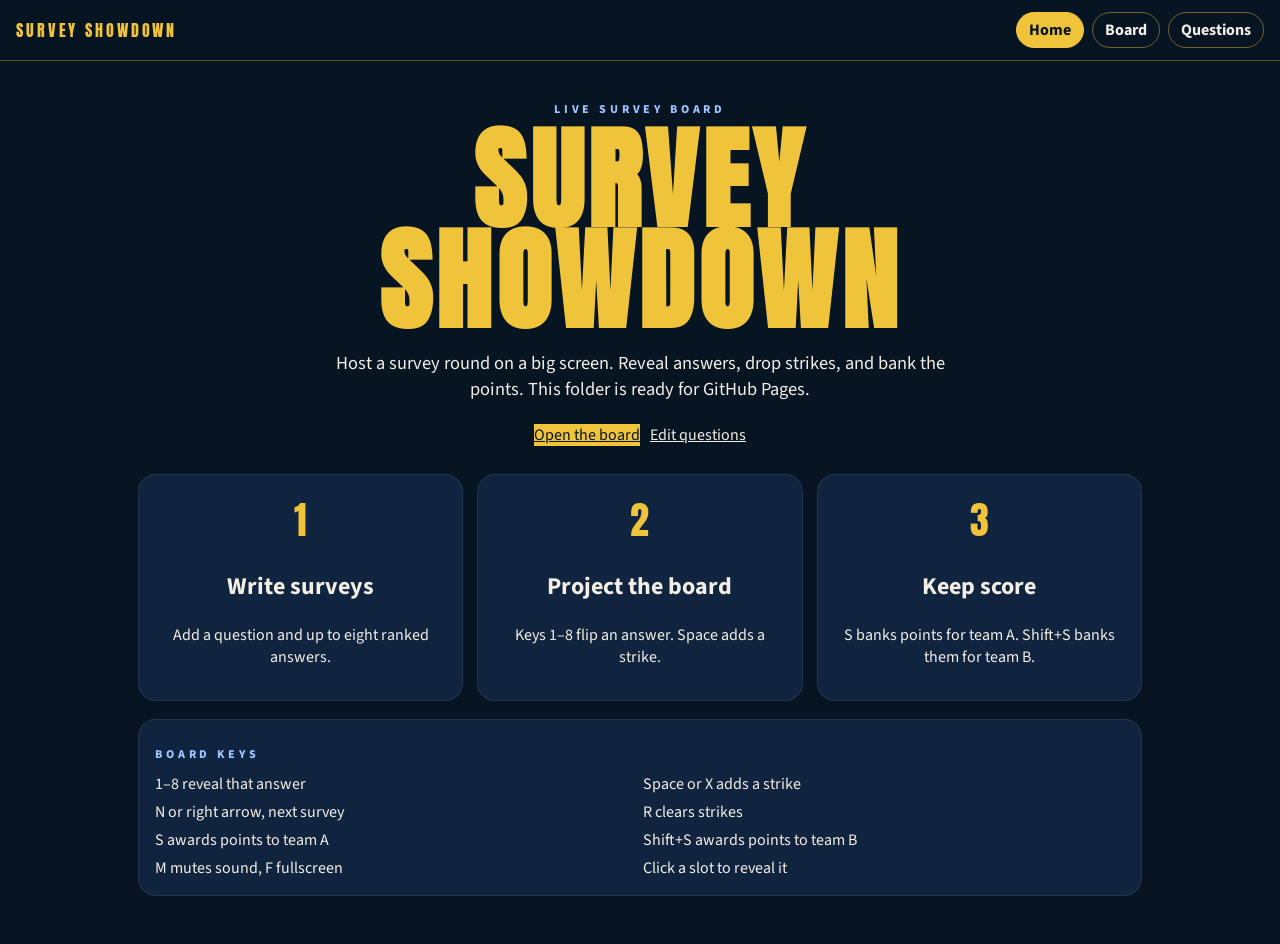
==== survey-showdown-site/index.html @ f0ee27dd "Export from Grok" ====
<!DOCTYPE html>
<html lang="en">
<head>
  <meta charset="UTF-8" />
  <meta name="viewport" content="width=device-width, initial-scale=1" />
  <title>Survey Showdown</title>
  <link rel="preconnect" href="https://fonts.googleapis.com" />
  <link href="https://fonts.googleapis.com/css2?family=Anton&family=Source+Sans+3:wght@400;700;800&display=swap" rel="stylesheet" />
  <link rel="stylesheet" href="css/site.css" />
</head>
<body data-page="home">
  <header class="nav">
    <a class="brand" href="index.html">SURVEY SHOWDOWN</a>
    <nav class="links">
      <a data-nav="home" href="index.html">Home</a>
      <a data-nav="board" href="board.html">Board</a>
      <a data-nav="admin" href="admin.html">Questions</a>
    </nav>
  </header>
  <main class="wrap center">
    <p class="kicker">LIVE SURVEY BOARD</p>
    <h1>SURVEY<br />SHOWDOWN</h1>
    <p class="lede" style="margin-inline:auto">Host a survey round on a big screen. Reveal answers, drop strikes, and bank the points. This folder is ready for GitHub Pages.</p>
    <div class="row">
      <a class="gold" href="board.html">Open the board</a>
      <a href="admin.html">Edit questions</a>
    </div>
    <section class="cards">
      <article class="card"><div class="num">1</div><h2>Write surveys</h2><p>Add a question and up to eight ranked answers.</p></article>
      <article class="card"><div class="num">2</div><h2>Project the board</h2><p>Keys 1–8 flip an answer. Space adds a strike.</p></article>
      <article class="card"><div class="num">3</div><h2>Keep score</h2><p>S banks points for team A. Shift+S banks them for team B.</p></article>
    </section>
    <section class="panel" style="margin-top:18px;text-align:left">
      <h2 class="kicker">BOARD KEYS</h2>
      <div class="keys">
        <div>1–8 reveal that answer</div>
        <div>Space or X adds a strike</div>
        <div>N or right arrow, next survey</div>
        <div>R clears strikes</div>
        <div>S awards points to team A</div>
        <div>Shift+S awards points to team B</div>
        <div>M mutes sound, F fullscreen</div>
        <div>Click a slot to reveal it</div>
      </div>
    </section>
  </main>
  <script src="js/app.js"></script>
</body>
</html>
---- survey-showdown-site/css/site.css ----
:root {
  --navy: #071422;
  --panel: #10243f;
  --gold: #f0c43a;
  --cream: #f4efe4;
  --blue: #9ec4ff;
  --red: #e23d4a;
}
* { box-sizing: border-box; }
html, body { margin: 0; min-height: 100%; background: var(--navy); color: var(--cream); font-family: "Source Sans 3", "Segoe UI", sans-serif; }
a { color: inherit; }
.nav {
  display: flex; flex-wrap: wrap; justify-content: space-between; align-items: center; gap: 12px;
  padding: 12px 16px; border-bottom: 1px solid rgba(240,196,58,.35); background: rgba(7,20,34,.92);
}
.brand { font-family: Anton, Impact, sans-serif; letter-spacing: .18em; color: var(--gold); text-decoration: none; }
.links { display: flex; gap: 8px; }
.links a, button, .file-label {
  border: 1px solid rgba(240,196,58,.45); border-radius: 999px; padding: 6px 12px;
  text-decoration: none; font-weight: 700; background: transparent; color: var(--cream); cursor: pointer;
}
.links a.active, .gold { background: var(--gold); color: var(--navy); border-color: var(--gold); }
.wrap { max-width: 1040px; margin: 0 auto; padding: 28px 18px 48px; }
h1 { font-family: Anton, Impact, sans-serif; font-size: clamp(3.2rem, 10vw, 7rem); line-height: .9; color: var(--gold); margin: 8px 0; letter-spacing: .04em; }
.lede { max-width: 640px; font-size: 1.15rem; }
.center { text-align: center; }
.kicker { letter-spacing: .32em; font-size: .75rem; font-weight: 800; color: var(--blue); }
.row { display: flex; flex-wrap: wrap; gap: 10px; justify-content: center; margin-top: 22px; }
.cards { display: grid; gap: 14px; margin-top: 28px; }
@media (min-width: 800px) { .cards { grid-template-columns: repeat(3, 1fr); } }
.card, .panel { background: var(--panel); border: 1px solid rgba(255,255,255,.08); border-radius: 18px; padding: 16px; }
.num { font-family: Anton, Impact, sans-serif; font-size: 2.4rem; color: var(--gold); }
.keys { display: grid; gap: 6px; margin-top: 10px; }
@media (min-width: 700px) { .keys { grid-template-columns: 1fr 1fr; } }
label { display: block; font-size: .85rem; font-weight: 700; margin-top: 10px; }
input, textarea {
  width: 100%; margin-top: 4px; border-radius: 10px; border: 1px solid rgba(255,255,255,.16);
  background: var(--navy); color: var(--cream); padding: 8px 10px; font: inherit;
}
.grid8 { display: grid; grid-template-columns: 1fr 5.5rem; gap: 8px; margin-top: 8px; }
.q { background: #071422; border-radius: 12px; padding: 12px; margin-top: 10px; }
.actions { display: flex; gap: 8px; margin-top: 8px; flex-wrap: wrap; }
.note { color: var(--gold); min-height: 1.2em; }
.board-page { min-height: 100vh; display: flex; flex-direction: column; }
.stage { max-width: 1100px; margin: 0 auto; width: 100%; padding: 10px; display: flex; flex-direction: column; gap: 10px; flex: 1; }
.scoreline { display: grid; grid-template-columns: 1fr auto 1fr; gap: 8px; align-items: stretch; }
.team { border: 2px solid var(--gold); border-radius: 12px; text-align: center; background: #10243f; padding: 6px; }
.team input { border: 0; text-align: center; font-weight: 800; letter-spacing: .14em; color: var(--gold); background: transparent; }
.team strong { display: block; font-size: clamp(2rem, 5vw, 3.2rem); }
.logo { font-family: Anton, Impact, sans-serif; color: var(--gold); letter-spacing: .16em; font-size: clamp(1.4rem, 3vw, 2.2rem); }
.question { border: 2px solid var(--gold); background: #12315a; border-radius: 12px; text-align: center; font-weight: 800; font-size: clamp(1.05rem, 2.4vw, 1.6rem); padding: 12px; }
.slots { display: grid; gap: 8px; }
@media (min-width: 760px) { .slots { grid-template-columns: 1fr 1fr; } }
.slot {
  min-height: 64px; display: flex; border: 2px solid #2a4a7a; background: #0d2137; border-radius: 10px;
  overflow: hidden; color: inherit; text-align: left; padding: 0; width: 100%;
}
.slot.on { border-color: var(--gold); box-shadow: 0 0 16px rgba(240,196,58,.35); }
.slot .n { width: 48px; display: flex; align-items: center; justify-content: center; background: #1a3a6e; color: var(--gold); font-size: 1.4rem; font-weight: 900; }
.slot .body { flex: 1; display: flex; align-items: center; justify-content: space-between; padding: 0 12px; font-weight: 800; text-transform: uppercase; }
.slot .body span { opacity: 0; }
.slot.on .body span { opacity: 1; }
.slot .pts { color: var(--gold); font-size: 1.3rem; }
.slot.empty { opacity: .25; }
.strikes { display: flex; justify-content: center; gap: 12px; }
.x {
  width: 58px; height: 58px; border: 4px solid #555; border-radius: 12px; display: flex; align-items: center; justify-content: center;
  font-size: 2rem; font-weight: 900; color: transparent;
}
.x.on { border-color: var(--red); color: var(--red); background: #2a0a0a; }
.bigx { position: fixed; inset: 0; display: flex; align-items: center; justify-content: center; font-size: 40vw; font-weight: 900; color: var(--red); pointer-events: none; }
.flash { position: fixed; top: 38%; left: 50%; transform: translateX(-50%); font-size: 5rem; font-weight: 900; color: var(--gold); pointer-events: none; }
.controls { display: flex; flex-wrap: wrap; gap: 8px; justify-content: center; }
.red { background: var(--red); border-color: var(--red); }
.file-label input { display: none; }
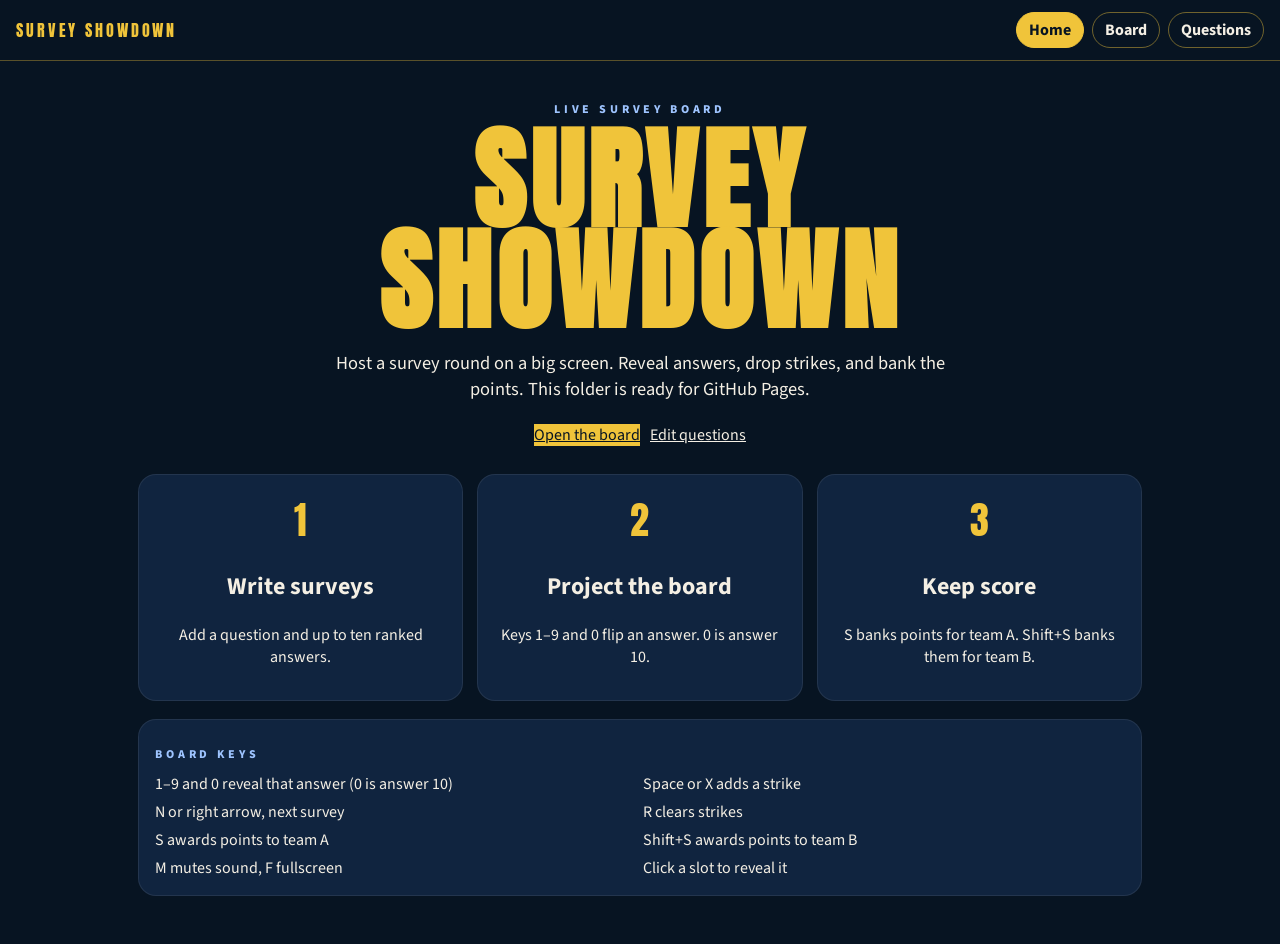
==== commit a1f64681: "Allow ten answers on each survey board" ====
--- a/survey-showdown-site/index.html
+++ b/survey-showdown-site/index.html
@@ -6,7 +6,84 @@
   <title>Survey Showdown</title>
   <link rel="preconnect" href="https://fonts.googleapis.com" />
   <link href="https://fonts.googleapis.com/css2?family=Anton&family=Source+Sans+3:wght@400;700;800&display=swap" rel="stylesheet" />
-  <link rel="stylesheet" href="css/site.css" />
+  <style>
+:root {
+  --navy: #071422;
+  --panel: #10243f;
+  --gold: #f0c43a;
+  --cream: #f4efe4;
+  --blue: #9ec4ff;
+  --red: #e23d4a;
+}
+* { box-sizing: border-box; }
+html, body { margin: 0; min-height: 100%; background: var(--navy); color: var(--cream); font-family: "Source Sans 3", "Segoe UI", sans-serif; }
+a { color: inherit; }
+.nav {
+  display: flex; flex-wrap: wrap; justify-content: space-between; align-items: center; gap: 12px;
+  padding: 12px 16px; border-bottom: 1px solid rgba(240,196,58,.35); background: rgba(7,20,34,.92);
+}
+.brand { font-family: Anton, Impact, sans-serif; letter-spacing: .18em; color: var(--gold); text-decoration: none; }
+.links { display: flex; gap: 8px; }
+.links a, button, .file-label {
+  border: 1px solid rgba(240,196,58,.45); border-radius: 999px; padding: 6px 12px;
+  text-decoration: none; font-weight: 700; background: transparent; color: var(--cream); cursor: pointer;
+}
+.links a.active, .gold { background: var(--gold); color: var(--navy); border-color: var(--gold); }
+.wrap { max-width: 1040px; margin: 0 auto; padding: 28px 18px 48px; }
+h1 { font-family: Anton, Impact, sans-serif; font-size: clamp(3.2rem, 10vw, 7rem); line-height: .9; color: var(--gold); margin: 8px 0; letter-spacing: .04em; }
+.lede { max-width: 640px; font-size: 1.15rem; }
+.center { text-align: center; }
+.kicker { letter-spacing: .32em; font-size: .75rem; font-weight: 800; color: var(--blue); }
+.row { display: flex; flex-wrap: wrap; gap: 10px; justify-content: center; margin-top: 22px; }
+.cards { display: grid; gap: 14px; margin-top: 28px; }
+@media (min-width: 800px) { .cards { grid-template-columns: repeat(3, 1fr); } }
+.card, .panel { background: var(--panel); border: 1px solid rgba(255,255,255,.08); border-radius: 18px; padding: 16px; }
+.num { font-family: Anton, Impact, sans-serif; font-size: 2.4rem; color: var(--gold); }
+.keys { display: grid; gap: 6px; margin-top: 10px; }
+@media (min-width: 700px) { .keys { grid-template-columns: 1fr 1fr; } }
+label { display: block; font-size: .85rem; font-weight: 700; margin-top: 10px; }
+input, textarea {
+  width: 100%; margin-top: 4px; border-radius: 10px; border: 1px solid rgba(255,255,255,.16);
+  background: var(--navy); color: var(--cream); padding: 8px 10px; font: inherit;
+}
+.grid8 { display: grid; grid-template-columns: 1fr 5.5rem; gap: 8px; margin-top: 8px; }
+.q { background: #071422; border-radius: 12px; padding: 12px; margin-top: 10px; }
+.actions { display: flex; gap: 8px; margin-top: 8px; flex-wrap: wrap; }
+.note { color: var(--gold); min-height: 1.2em; }
+.board-page { min-height: 100vh; display: flex; flex-direction: column; }
+.stage { max-width: 1100px; margin: 0 auto; width: 100%; padding: 10px; display: flex; flex-direction: column; gap: 10px; flex: 1; }
+.scoreline { display: grid; grid-template-columns: 1fr auto 1fr; gap: 8px; align-items: stretch; }
+.team { border: 2px solid var(--gold); border-radius: 12px; text-align: center; background: #10243f; padding: 6px; }
+.team input { border: 0; text-align: center; font-weight: 800; letter-spacing: .14em; color: var(--gold); background: transparent; }
+.team strong { display: block; font-size: clamp(2rem, 5vw, 3.2rem); }
+.logo { font-family: Anton, Impact, sans-serif; color: var(--gold); letter-spacing: .16em; font-size: clamp(1.4rem, 3vw, 2.2rem); }
+.question { border: 2px solid var(--gold); background: #12315a; border-radius: 12px; text-align: center; font-weight: 800; font-size: clamp(1.05rem, 2.4vw, 1.6rem); padding: 12px; }
+.slots { display: grid; gap: 8px; }
+@media (min-width: 760px) { .slots { grid-template-columns: 1fr 1fr; } }
+.slot {
+  min-height: 64px; display: flex; border: 2px solid #2a4a7a; background: #0d2137; border-radius: 10px;
+  overflow: hidden; color: inherit; text-align: left; padding: 0; width: 100%;
+}
+.slot.on { border-color: var(--gold); box-shadow: 0 0 16px rgba(240,196,58,.35); }
+.slot .n { width: 48px; display: flex; align-items: center; justify-content: center; background: #1a3a6e; color: var(--gold); font-size: 1.4rem; font-weight: 900; }
+.slot .body { flex: 1; display: flex; align-items: center; justify-content: space-between; padding: 0 12px; font-weight: 800; text-transform: uppercase; }
+.slot .body span { opacity: 0; }
+.slot.on .body span { opacity: 1; }
+.slot .pts { color: var(--gold); font-size: 1.3rem; }
+.slot.empty { opacity: .25; }
+.strikes { display: flex; justify-content: center; gap: 12px; }
+.x {
+  width: 58px; height: 58px; border: 4px solid #555; border-radius: 12px; display: flex; align-items: center; justify-content: center;
+  font-size: 2rem; font-weight: 900; color: transparent;
+}
+.x.on { border-color: var(--red); color: var(--red); background: #2a0a0a; }
+.bigx { position: fixed; inset: 0; display: flex; align-items: center; justify-content: center; font-size: 40vw; font-weight: 900; color: var(--red); pointer-events: none; }
+.flash { position: fixed; top: 38%; left: 50%; transform: translateX(-50%); font-size: 5rem; font-weight: 900; color: var(--gold); pointer-events: none; }
+.controls { display: flex; flex-wrap: wrap; gap: 8px; justify-content: center; }
+.red { background: var(--red); border-color: var(--red); }
+.file-label input { display: none; }
+
+</style>
 </head>
 <body data-page="home">
   <header class="nav">
@@ -26,14 +103,14 @@
       <a href="admin.html">Edit questions</a>
     </div>
     <section class="cards">
-      <article class="card"><div class="num">1</div><h2>Write surveys</h2><p>Add a question and up to eight ranked answers.</p></article>
-      <article class="card"><div class="num">2</div><h2>Project the board</h2><p>Keys 1–8 flip an answer. Space adds a strike.</p></article>
+      <article class="card"><div class="num">1</div><h2>Write surveys</h2><p>Add a question and up to ten ranked answers.</p></article>
+      <article class="card"><div class="num">2</div><h2>Project the board</h2><p>Keys 1–9 and 0 flip an answer. 0 is answer 10.</p></article>
       <article class="card"><div class="num">3</div><h2>Keep score</h2><p>S banks points for team A. Shift+S banks them for team B.</p></article>
     </section>
     <section class="panel" style="margin-top:18px;text-align:left">
       <h2 class="kicker">BOARD KEYS</h2>
       <div class="keys">
-        <div>1–8 reveal that answer</div>
+        <div>1–9 and 0 reveal that answer (0 is answer 10)</div>
         <div>Space or X adds a strike</div>
         <div>N or right arrow, next survey</div>
         <div>R clears strikes</div>
@@ -44,6 +121,394 @@
       </div>
     </section>
   </main>
-  <script src="js/app.js"></script>
+  <script>
+const KEY = "survey-showdown-v1";
+const SETTINGS_KEY = "survey-showdown-settings";
+const SCORES_KEY = "survey-showdown-scores";
+
+const SAMPLES = [
+  {
+    id: "sample-sleep",
+    question: "Name something people do when they cannot sleep",
+    answers: [
+      ["Count sheep", 28], ["Watch TV", 22], ["Read a book", 15], ["Warm milk", 12],
+      ["Scroll a phone", 9], ["Listen to music", 6], ["Worry", 5], ["Get a snack", 3],
+      ["Toss and turn", 2], ["Pray", 1],
+    ],
+  },
+  {
+    id: "sample-sick",
+    question: "Name a reason people call in sick",
+    answers: [
+      ["Actually sick", 35], ["Need a day off", 18], ["Kids are home", 14], ["Doctor visit", 12],
+      ["Too tired", 8], ["Bad weather", 6], ["Overslept", 4], ["Car trouble", 3],
+      ["Appointment", 2], ["Migraine", 1],
+    ],
+  },
+  {
+    id: "sample-drawer",
+    question: "Name something you find in a kitchen drawer",
+    answers: [
+      ["Utensils", 32], ["Junk mail", 20], ["Batteries", 14], ["Rubber bands", 10],
+      ["Tape", 8], ["Scissors", 7], ["Takeout menus", 5], ["Matches", 4],
+      ["Twist ties", 2], ["Coupons", 1],
+    ],
+  },
+].map(pack);
+
+function pack(row) {
+  return {
+    id: row.id,
+    question: row.question,
+    answers: row.answers.map(([text, points]) => ({ text, points })),
+  };
+}
+
+function uid() {
+  return Math.random().toString(36).slice(2, 10);
+}
+
+function loadSurveys() {
+  try {
+    const raw = localStorage.getItem(KEY);
+    const parsed = raw ? JSON.parse(raw) : null;
+    if (!Array.isArray(parsed) || !parsed.length) return SAMPLES;
+    return parsed;
+  } catch {
+    return SAMPLES;
+  }
+}
+
+function saveSurveys(list) {
+  localStorage.setItem(KEY, JSON.stringify(list));
+}
+
+function loadSettings() {
+  try {
+    return JSON.parse(localStorage.getItem(SETTINGS_KEY) || "{}");
+  } catch {
+    return {};
+  }
+}
+
+function normalize(input) {
+  const answers = (input.answers || [])
+    .map((a) => ({ text: String(a.text || "").trim(), points: Math.max(0, Math.round(Number(a.points) || 0)) }))
+    .filter((a) => a.text)
+    .sort((a, b) => b.points - a.points)
+    .slice(0, 10);
+  return { id: input.id || uid(), question: String(input.question || "").trim(), answers };
+}
+
+const audioBag = { ctx: null, muted: false };
+
+function audio() {
+  if (!audioBag.ctx) audioBag.ctx = new AudioContext();
+  if (audioBag.ctx.state === "suspended") audioBag.ctx.resume();
+  return audioBag.ctx;
+}
+
+function tone(freq, duration, type, gainValue, when = 0) {
+  if (audioBag.muted) return;
+  const a = audio();
+  const osc = a.createOscillator();
+  const gain = a.createGain();
+  osc.type = type;
+  osc.frequency.value = freq;
+  const t = a.currentTime + when;
+  gain.gain.setValueAtTime(0.0001, t);
+  gain.gain.exponentialRampToValueAtTime(gainValue, t + 0.012);
+  gain.gain.exponentialRampToValueAtTime(0.0001, t + duration);
+  osc.connect(gain);
+  gain.connect(a.destination);
+  osc.start(t);
+  osc.stop(t + duration + 0.02);
+}
+
+const sounds = {
+  reveal() { tone(880, 0.16, "sine", 0.28); tone(1175, 0.32, "sine", 0.22, 0.06); },
+  strike() { tone(110, 0.42, "sawtooth", 0.22); tone(78, 0.4, "square", 0.12); },
+  points() { [523, 659, 784, 1046].forEach((f, i) => tone(f, 0.26, "triangle", 0.22, i * 0.07)); },
+  next() { tone(320, 0.14, "sine", 0.12); },
+  toggle() { audioBag.muted = !audioBag.muted; return audioBag.muted; },
+};
+
+function nav(active) {
+  document.querySelectorAll("[data-nav]").forEach((el) => {
+    if (el.getAttribute("data-nav") === active) el.classList.add("active");
+  });
+}
+
+function bootAdmin() {
+  nav("admin");
+  let surveys = loadSurveys();
+  const settings = loadSettings();
+  const question = document.querySelector("#question");
+  const note = document.querySelector("#note");
+  const list = document.querySelector("#list");
+  const url = document.querySelector("#url");
+  const key = document.querySelector("#key");
+  const editing = { id: "" };
+  url.value = settings.url || "";
+  key.value = settings.anonKey || "";
+
+  const inputs = [...document.querySelectorAll("[data-answer]")];
+  const points = [...document.querySelectorAll("[data-points]")];
+
+  function clearForm() {
+    editing.id = "";
+    question.value = "";
+    inputs.forEach((el) => { el.value = ""; });
+    points.forEach((el) => { el.value = ""; });
+  }
+
+  function render() {
+    list.innerHTML = surveys.map((s) => `
+      <article class="q">
+        <strong>${escapeHtml(s.question)}</strong>
+        <p>${escapeHtml(s.answers.map((a) => `${a.text} (${a.points})`).join(" · "))}</p>
+        <div class="actions">
+          <button type="button" data-edit="${s.id}">Edit</button>
+          <button type="button" class="red" data-del="${s.id}">Delete</button>
+        </div>
+      </article>`).join("") || "<p>No questions yet.</p>";
+  }
+
+  document.querySelector("#form").addEventListener("submit", (e) => {
+    e.preventDefault();
+    const clean = normalize({
+      id: editing.id,
+      question: question.value,
+      answers: inputs.map((el, i) => ({ text: el.value, points: points[i].value })),
+    });
+    if (!clean.question || !clean.answers.length) {
+      note.textContent = "Add a question and at least one answer.";
+      return;
+    }
+    surveys = surveys.some((s) => s.id === clean.id)
+      ? surveys.map((s) => (s.id === clean.id ? clean : s))
+      : [...surveys, clean];
+    saveSurveys(surveys);
+    clearForm();
+    render();
+    note.textContent = "Saved in this browser.";
+  });
+
+  list.addEventListener("click", (e) => {
+    const edit = e.target.closest("[data-edit]");
+    const del = e.target.closest("[data-del]");
+    if (edit) {
+      const found = surveys.find((s) => s.id === edit.dataset.edit);
+      if (!found) return;
+      editing.id = found.id;
+      question.value = found.question;
+      inputs.forEach((el, i) => { el.value = found.answers[i]?.text || ""; });
+      points.forEach((el, i) => { el.value = found.answers[i]?.points || ""; });
+      window.scrollTo({ top: 0, behavior: "smooth" });
+    }
+    if (del) {
+      surveys = surveys.filter((s) => s.id !== del.dataset.del);
+      saveSurveys(surveys);
+      render();
+    }
+  });
+
+  document.querySelector("#upload").addEventListener("click", async () => {
+    const cloud = { url: url.value.trim(), anonKey: key.value.trim() };
+    localStorage.setItem(SETTINGS_KEY, JSON.stringify(cloud));
+    if (!cloud.url || !cloud.anonKey) return (note.textContent = "Add a Supabase URL and anon key.");
+    const res = await fetch(cloud.url.replace(/\/+$/, "") + "/rest/v1/surveys", {
+      method: "POST",
+      headers: {
+        apikey: cloud.anonKey,
+        Authorization: "Bearer " + cloud.anonKey,
+        "Content-Type": "application/json",
+        Prefer: "resolution=merge-duplicates,return=minimal",
+      },
+      body: JSON.stringify(surveys),
+    });
+    note.textContent = res.ok ? "Uploaded to Supabase." : "Upload failed (" + res.status + ")";
+  });
+
+  document.querySelector("#download").addEventListener("click", async () => {
+    const cloud = { url: url.value.trim(), anonKey: key.value.trim() };
+    localStorage.setItem(SETTINGS_KEY, JSON.stringify(cloud));
+    if (!cloud.url || !cloud.anonKey) return (note.textContent = "Add a Supabase URL and anon key.");
+    const res = await fetch(cloud.url.replace(/\/+$/, "") + "/rest/v1/surveys?select=id,question,answers", {
+      headers: { apikey: cloud.anonKey, Authorization: "Bearer " + cloud.anonKey },
+    });
+    if (!res.ok) return (note.textContent = "Download failed (" + res.status + ")");
+    const rows = await res.json();
+    surveys = rows.map(normalize).filter((s) => s.question);
+    saveSurveys(surveys);
+    render();
+    note.textContent = "Loaded " + surveys.length + " surveys.";
+  });
+
+  document.querySelector("#export").addEventListener("click", () => {
+    const blob = new Blob([JSON.stringify(surveys, null, 2)], { type: "application/json" });
+    const href = URL.createObjectURL(blob);
+    const a = document.createElement("a");
+    a.href = href;
+    a.download = "surveys.json";
+    a.click();
+    URL.revokeObjectURL(href);
+  });
+
+  document.querySelector("#import").addEventListener("change", (e) => {
+    const file = e.target.files[0];
+    if (!file) return;
+    const reader = new FileReader();
+    reader.onload = () => {
+      surveys = JSON.parse(String(reader.result)).map(normalize).filter((s) => s.question);
+      saveSurveys(surveys);
+      render();
+      note.textContent = "Imported " + surveys.length + " surveys.";
+    };
+    reader.readAsText(file);
+  });
+
+  render();
+}
+
+function escapeHtml(value) {
+  return String(value).replace(/[&<>"']/g, (ch) => {
+    const code = ch.charCodeAt(0);
+    if (code === 38) return "&" + "amp;";
+    if (code === 60) return "&" + "lt;";
+    if (code === 62) return "&" + "gt;";
+    if (code === 34) return "&" + "quot;";
+    return "&" + "#39;";
+  });
+}
+
+function bootBoard() {
+  nav("board");
+  const surveys = loadSurveys();
+  let index = 0;
+  let open = new Set();
+  let strikes = 0;
+  let scores = JSON.parse(localStorage.getItem(SCORES_KEY) || "null") || {
+    leftName: "TEAM A", rightName: "TEAM B", leftScore: 0, rightScore: 0,
+  };
+  const question = document.querySelector("#question");
+  const slots = document.querySelector("#slots");
+  const count = document.querySelector("#count");
+  const strikeEls = [...document.querySelectorAll("[data-strike]")];
+  const bigx = document.querySelector("#bigx");
+  const flash = document.querySelector("#flash");
+  const leftName = document.querySelector("#left-name");
+  const rightName = document.querySelector("#right-name");
+  const leftScore = document.querySelector("#left-score");
+  const rightScore = document.querySelector("#right-score");
+
+  function paintScores() {
+    leftName.value = scores.leftName;
+    rightName.value = scores.rightName;
+    leftScore.textContent = scores.leftScore;
+    rightScore.textContent = scores.rightScore;
+    localStorage.setItem(SCORES_KEY, JSON.stringify(scores));
+  }
+
+  function paint() {
+    const survey = surveys[index];
+    count.textContent = index + 1 + " / " + surveys.length;
+    question.textContent = survey.question;
+    slots.innerHTML = Array.from({ length: 10 }, (_, i) => {
+      const answer = survey.answers[i];
+      if (!answer) return `<div class="slot empty"><span class="n">${i + 1}</span></div>`;
+      const on = open.has(i) ? " on" : "";
+      return `<button class="slot${on}" data-slot="${i}"><span class="n">${i + 1}</span><span class="body"><span>${escapeHtml(answer.text)}</span><span class="pts">${answer.points}</span></span></button>`;
+    }).join("");
+    strikeEls.forEach((el, i) => el.classList.toggle("on", strikes > i));
+    paintScores();
+  }
+
+  function reveal(i) {
+    const survey = surveys[index];
+    if (!survey.answers[i] || open.has(i)) return;
+    open.add(i);
+    sounds.reveal();
+    paint();
+  }
+
+  function addStrike() {
+    if (strikes >= 3) return;
+    strikes += 1;
+    sounds.strike();
+    bigx.hidden = false;
+    setTimeout(() => { bigx.hidden = true; }, 700);
+    paint();
+  }
+
+  function award(side) {
+    const survey = surveys[index];
+    let total = 0;
+    open.forEach((i) => { total += survey.answers[i].points; });
+    if (!total) return;
+    scores[side] += total;
+    sounds.points();
+    flash.hidden = false;
+    flash.textContent = "+" + total;
+    setTimeout(() => { flash.hidden = true; }, 1100);
+    paintScores();
+  }
+
+  function go(delta) {
+    index = (index + delta + surveys.length) % surveys.length;
+    open = new Set();
+    strikes = 0;
+    sounds.next();
+    paint();
+  }
+
+  slots.addEventListener("click", (e) => {
+    const slot = e.target.closest("[data-slot]");
+    if (slot) reveal(Number(slot.dataset.slot));
+  });
+  document.querySelector("#strike").addEventListener("click", addStrike);
+  document.querySelector("#clear").addEventListener("click", () => { strikes = 0; paint(); });
+  document.querySelector("#points-a").addEventListener("click", () => award("leftScore"));
+  document.querySelector("#points-b").addEventListener("click", () => award("rightScore"));
+  document.querySelector("#prev").addEventListener("click", () => go(-1));
+  document.querySelector("#next").addEventListener("click", () => go(1));
+  document.querySelector("#mute").addEventListener("click", (e) => {
+    e.currentTarget.textContent = sounds.toggle() ? "Sound off" : "Sound on";
+  });
+  leftName.addEventListener("input", () => { scores.leftName = leftName.value.toUpperCase(); paintScores(); });
+  rightName.addEventListener("input", () => { scores.rightName = rightName.value.toUpperCase(); paintScores(); });
+
+  window.addEventListener("keydown", (e) => {
+    if (e.target.tagName === "INPUT" || e.target.tagName === "TEXTAREA") return;
+    const key = e.key.toLowerCase();
+    if (key >= "1" && key <= "9") reveal(Number(key) - 1);
+    if (key === "0") reveal(9);
+    if (key === " " || key === "x") { e.preventDefault(); addStrike(); }
+    if (key === "n" || key === "arrowright") go(1);
+    if (key === "arrowleft") go(-1);
+    if (key === "r") { strikes = 0; paint(); }
+    if (key === "s") award(e.shiftKey ? "rightScore" : "leftScore");
+    if (key === "m") document.querySelector("#mute").click();
+    if (key === "f") {
+      if (!document.fullscreenElement) document.documentElement.requestFullscreen();
+      else document.exitFullscreen();
+    }
+  });
+
+  if (!surveys.length) {
+    question.textContent = "Add a question first.";
+    return;
+  }
+  paint();
+}
+
+document.addEventListener("DOMContentLoaded", () => {
+  const page = document.body.dataset.page;
+  if (page === "admin") bootAdmin();
+  if (page === "board") bootBoard();
+  if (page === "home") nav("home");
+});
+
+</script>
 </body>
 </html>
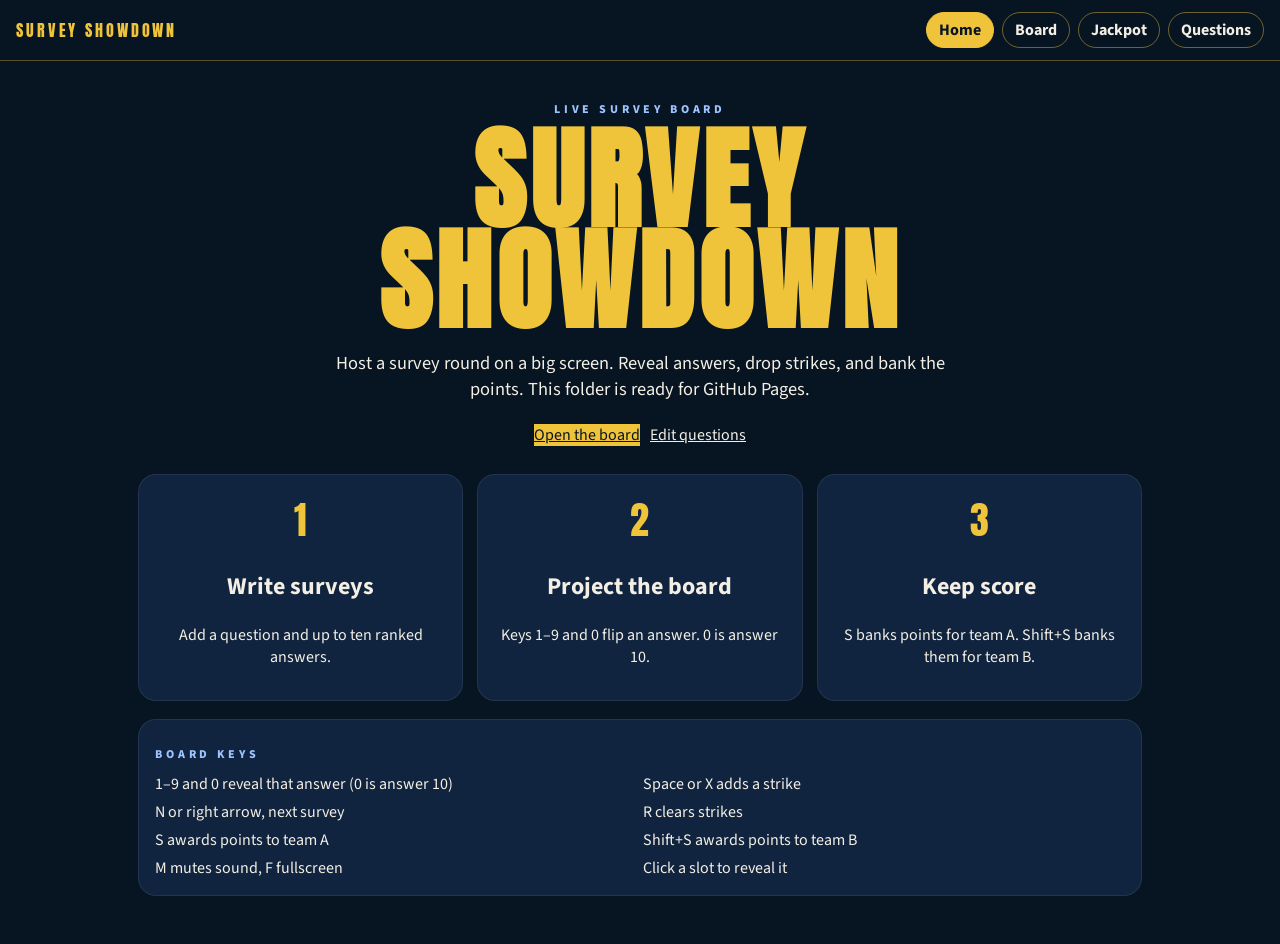
==== commit c2025494: "Add the Jackpot tab next to the survey board on main" ====
--- a/survey-showdown-site/index.html
+++ b/survey-showdown-site/index.html
@@ -58,10 +58,14 @@
 .team strong { display: block; font-size: clamp(2rem, 5vw, 3.2rem); }
 .logo { font-family: Anton, Impact, sans-serif; color: var(--gold); letter-spacing: .16em; font-size: clamp(1.4rem, 3vw, 2.2rem); }
 .question { border: 2px solid var(--gold); background: #12315a; border-radius: 12px; text-align: center; font-weight: 800; font-size: clamp(1.05rem, 2.4vw, 1.6rem); padding: 12px; }
-.slots { display: grid; gap: 8px; }
-@media (min-width: 760px) { .slots { grid-template-columns: 1fr 1fr; } }
+body.board-page { height: 100vh; overflow: hidden; }
+.board-page .stage { min-height: 0; height: 100%; }
+.slots { flex: 1; min-height: 0; display: grid; gap: 6px; }
+@media (min-width: 760px) {
+  .slots { grid-template-columns: 1fr 1fr; grid-template-rows: repeat(5, minmax(0, 1fr)); }
+}
 .slot {
-  min-height: 64px; display: flex; border: 2px solid #2a4a7a; background: #0d2137; border-radius: 10px;
+  min-height: 0; height: 100%; display: flex; border: 2px solid #2a4a7a; background: #0d2137; border-radius: 10px;
   overflow: hidden; color: inherit; text-align: left; padding: 0; width: 100%;
 }
 .slot.on { border-color: var(--gold); box-shadow: 0 0 16px rgba(240,196,58,.35); }
@@ -77,9 +81,23 @@
   font-size: 2rem; font-weight: 900; color: transparent;
 }
 .x.on { border-color: var(--red); color: var(--red); background: #2a0a0a; }
-.bigx { position: fixed; inset: 0; display: flex; align-items: center; justify-content: center; font-size: 40vw; font-weight: 900; color: var(--red); pointer-events: none; }
-.flash { position: fixed; top: 38%; left: 50%; transform: translateX(-50%); font-size: 5rem; font-weight: 900; color: var(--gold); pointer-events: none; }
-.controls { display: flex; flex-wrap: wrap; gap: 8px; justify-content: center; }
+.bigx { position: fixed; inset: 0; display: none; align-items: center; justify-content: center; font-size: 40vw; font-weight: 900; color: var(--red); pointer-events: none; }
+.bigx.show { display: flex; }
+.flash { position: fixed; top: 38%; left: 50%; transform: translateX(-50%); font-size: 5rem; font-weight: 900; color: var(--gold); pointer-events: none; display: none; }
+.flash.show { display: block; }
+.controls {
+  position: sticky; bottom: 0; z-index: 5; flex: 0 0 auto;
+  display: flex; flex-direction: column; gap: 8px; align-items: center;
+  padding: 8px 4px 10px; background: #071422;
+}
+.controls .row-btns { display: flex; flex-wrap: wrap; gap: 8px; justify-content: center; }
+.controls button {
+  background: #1a3a6e; color: var(--cream); border-color: rgba(240,196,58,.55);
+  padding: 8px 14px; font-size: 1rem;
+}
+.controls button.gold { background: var(--gold); color: var(--navy); }
+.controls button.red { background: var(--red); color: white; border-color: var(--red); }
+.controls button.num { min-width: 44px; padding-inline: 0; }
 .red { background: var(--red); border-color: var(--red); }
 .file-label input { display: none; }
 
@@ -91,6 +109,7 @@
     <nav class="links">
       <a data-nav="home" href="index.html">Home</a>
       <a data-nav="board" href="board.html">Board</a>
+      <a data-nav="jackpot" href="jackpot.html">Jackpot</a>
       <a data-nav="admin" href="admin.html">Questions</a>
     </nav>
   </header>
@@ -436,8 +455,8 @@
     if (strikes >= 3) return;
     strikes += 1;
     sounds.strike();
-    bigx.hidden = false;
-    setTimeout(() => { bigx.hidden = true; }, 700);
+    bigx.classList.add("show");
+    setTimeout(() => { bigx.classList.remove("show"); }, 700);
     paint();
   }
 
@@ -448,9 +467,9 @@
     if (!total) return;
     scores[side] += total;
     sounds.points();
-    flash.hidden = false;
+    flash.classList.add("show");
     flash.textContent = "+" + total;
-    setTimeout(() => { flash.hidden = true; }, 1100);
+    setTimeout(() => { flash.classList.remove("show"); }, 1100);
     paintScores();
   }
 
